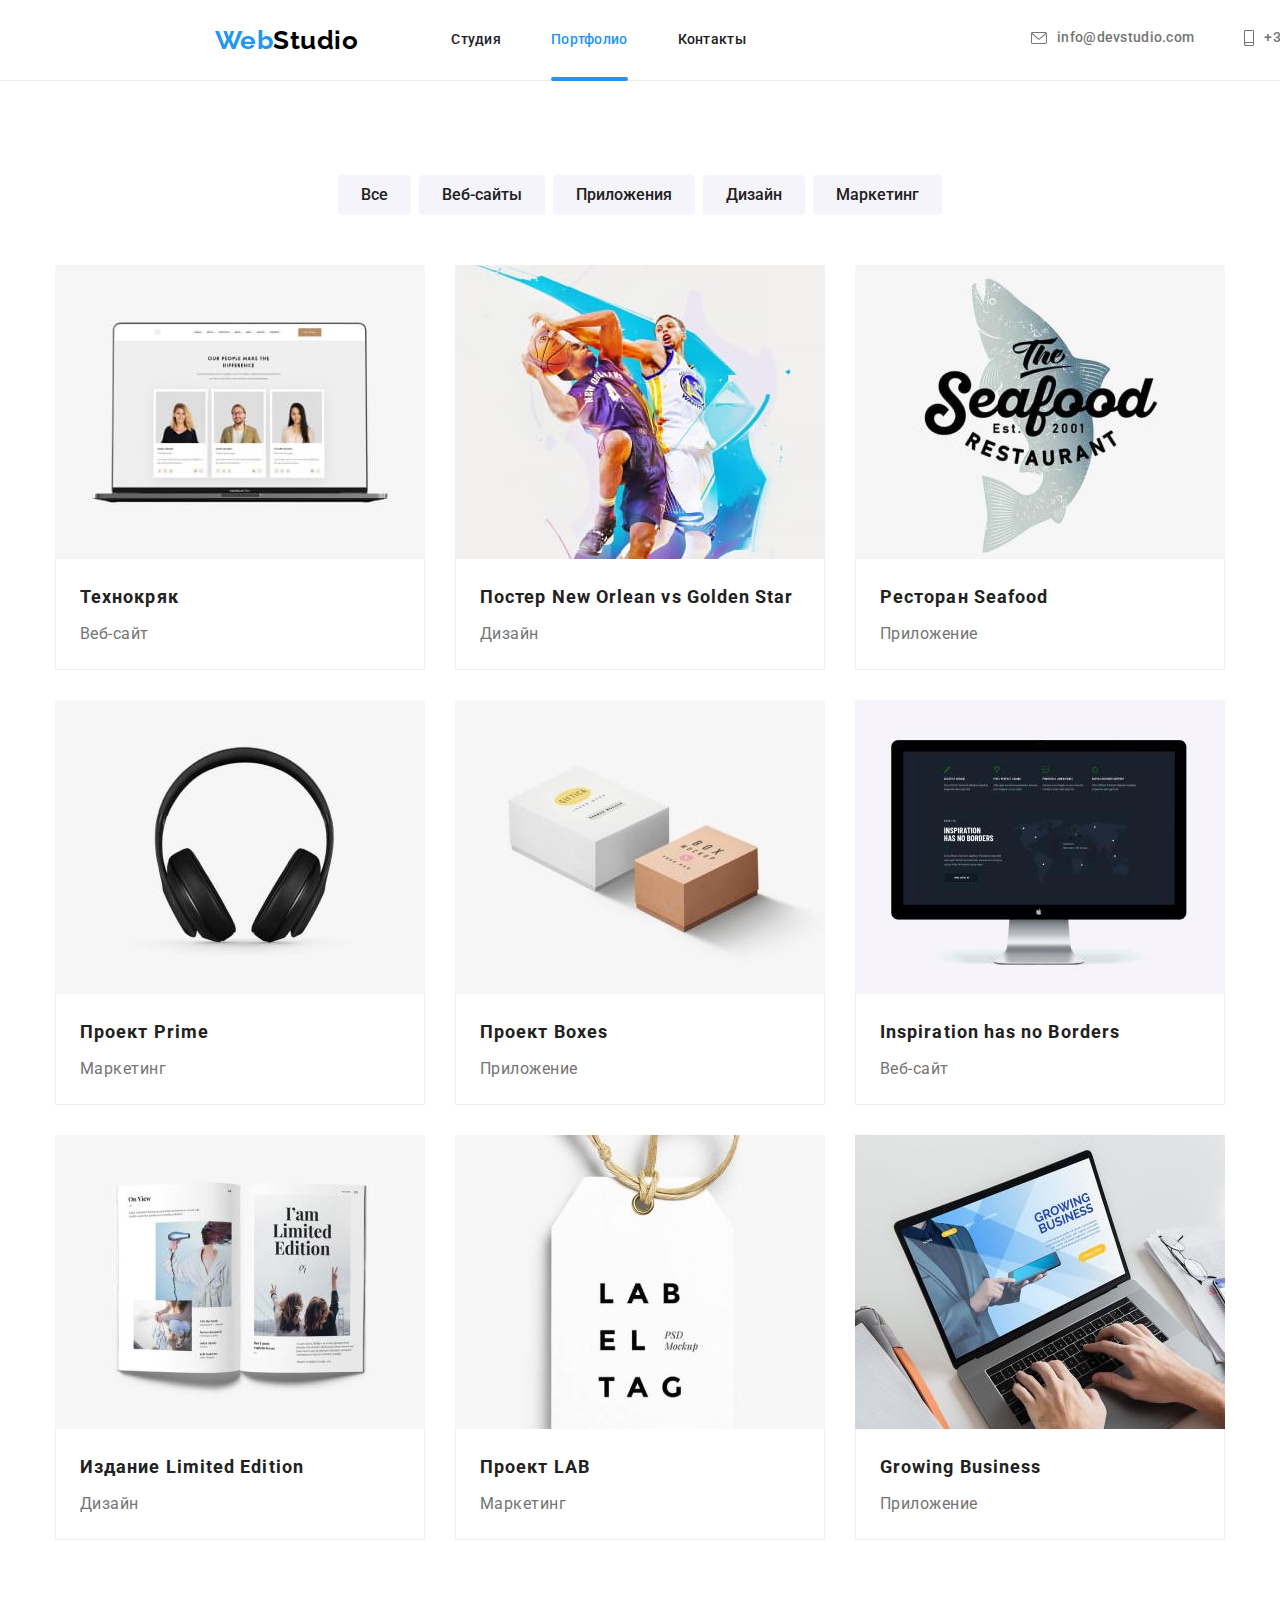
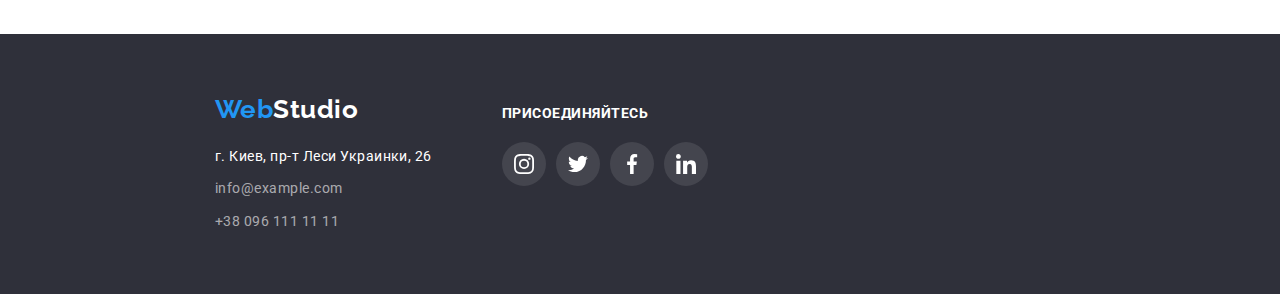
==== portfolio.html @ 0e06b634 "Клонирует дз5" ====
<!DOCTYPE html>
<html lang="ru">
  <head>
    <meta charset="UTF-8" />
    <meta http-equiv="X-UA-Compatible" content="IE=edge" />
    <meta name="viewport" content="width=device-width, initial-scale=1.0" />
    <title>Портфолио</title>
    <link rel="preconnect" href="https://fonts.googleapis.com" />
    <link rel="preconnect" href="https://fonts.gstatic.com" crossorigin />
    <link
      href="https://fonts.googleapis.com/css2?family=Raleway:wght@700&family=Roboto:wght@400;500;700;900&display=swap"
      rel="stylesheet"
    />
    <link
      rel="stylesheet"
      href="https://cdnjs.cloudflare.com/ajax/libs/modern-normalize/1.1.0/modern-normalize.min.css"
    />
    <link rel="stylesheet" href="./css/styles.css" />
  </head>
  <body>
    <!--Header-->
    <header class="page-header">
      <div class="container header">
        <nav class="site-nav">
          <a href="./index.html" class="logo-header"><span class="logo-web">Web</span>Studio</a>
          <ul class="header-nav list">
            <li class="item"><a href="./index.html" class="link">Студия</a></li>
            <li class="item"><a href="./portfolio.html" class="link current">Портфолио</a></li>
            <li class="item"><a href="" class="link">Контакты</a></li>
          </ul>
        </nav>

        <ul class="header-conn list">
          <li class="item">
            <a href="mailto:info@devstudio.com" class="link"
              ><svg class="conn-icon" width="16" height="12">
                <use href="./images/sprites.svg#icon-mail"></use></svg
              >info@devstudio.com</a
            >
          </li>
          <li class="item">
            <a href="tel:+380961111111" class="link"
              ><svg class="conn-icon" width="10" height="16">
                <use href="./images/sprites.svg#icon-tel"></use></svg
              >+38 096 111 11 11</a
            >
          </li>
        </ul>
      </div>
    </header>

    <main>
      <section class="section">
        <div class="container">
          <h1 class="invisible">Портфолио</h1>
          <!--Кнопки-->
          <ul class="buttons-portfolio list">
            <li class="item"><button type="button" class="filter">Все</button></li>
            <li class="item"><button type="button" class="filter">Веб-сайты</button></li>
            <li class="item"><button type="button" class="filter">Приложения</button></li>
            <li class="item"><button type="button" class="filter">Дизайн</button></li>
            <li class="item"><button type="button" class="filter">Маркетинг</button></li>
          </ul>
          <!--Продукты-->
          <ul class="products list">
            <li class="item">
              <div class="card">
                <a href="" class="card-link">
                  <div class="card-thumb">
                    <img
                      src="./images/portfolio1.jpg"
                      alt="ноутбук с сайтом"
                      width="370"
                      height="294"
                      class="products-foto"
                    />
                    <div class="overlay">
                      <p class="card-text">
                        Технокряк это современная площадка распространения коронавируса. Компании
                        используют эту платформу для цифрового шпионажа и атак на защищённые сервера
                        конкурентов.
                      </p>
                    </div>
                  </div>
                  <div class="card-content">
                    <h2 class="products-title">Технокряк</h2>
                    <p class="products-type">Веб-сайт</p>
                  </div>
                </a>
              </div>
            </li>

            <li class="item">
              <div class="card">
                <a href="" class="card-link">
                  <div class="card-thumb">
                    <img
                      src="./images/portfolio2.jpg"
                      alt="Постер с баскетболистами"
                      width="370"
                      height="294"
                      class="products-foto"
                    />
                    <div class="overlay">
                      <p class="card-text">
                        Технокряк это современная площадка распространения коронавируса. Компании
                        используют эту платформу для цифрового шпионажа и атак на защищённые сервера
                        конкурентов.
                      </p>
                    </div>
                  </div>
                  <div class="card-content">
                    <h2 class="products-title">Постер New Orlean vs Golden Star</h2>
                    <p class="products-type">Дизайн</p>
                  </div>
                </a>
              </div>
            </li>

            <li class="item">
              <div class="card">
                <a href="" class="card-link">
                  <div class="card-thumb">
                    <img
                      src="./images/portfolio3.jpg"
                      alt="Логотип ресторана"
                      width="370"
                      height="294"
                      class="products-foto"
                    />
                    <div class="overlay">
                      <p class="card-text">
                        Технокряк это современная площадка распространения коронавируса. Компании
                        используют эту платформу для цифрового шпионажа и атак на защищённые сервера
                        конкурентов.
                      </p>
                    </div>
                  </div>
                  <div class="card-content">
                    <h2 class="products-title">Ресторан Seafood</h2>
                    <p class="products-type">Приложение</p>
                  </div>
                </a>
              </div>
            </li>

            <li class="item">
              <div class="card">
                <a href="" class="card-link">
                  <div class="card-thumb">
                    <img
                      src="./images/portfolio4.jpg"
                      alt="Наушники"
                      width="370"
                      height="294"
                      class="products-foto"
                    />
                    <div class="overlay">
                      <p class="card-text">
                        Технокряк это современная площадка распространения коронавируса. Компании
                        используют эту платформу для цифрового шпионажа и атак на защищённые сервера
                        конкурентов.
                      </p>
                    </div>
                  </div>
                  <div class="card-content">
                    <h2 class="products-title">Проект Prime</h2>
                    <p class="products-type">Маркетинг</p>
                  </div>
                </a>
              </div>
            </li>

            <li class="item">
              <div class="card">
                <a href="" class="card-link">
                  <div class="card-thumb">
                    <img
                      src="./images/portfolio5.jpg"
                      alt="Коробки"
                      width="370"
                      height="294"
                      class="products-foto"
                    />
                    <div class="overlay">
                      <p class="card-text">
                        Технокряк это современная площадка распространения коронавируса. Компании
                        используют эту платформу для цифрового шпионажа и атак на защищённые сервера
                        конкурентов.
                      </p>
                    </div>
                  </div>
                  <div class="card-content">
                    <h2 class="products-title">Проект Boxes</h2>
                    <p class="products-type">Приложение</p>
                  </div>
                </a>
              </div>
            </li>

            <li class="item">
              <div class="card">
                <a href="" class="card-link">
                  <div class="card-thumb">
                    <img
                      src="./images/portfolio6.jpg"
                      alt="Монитор"
                      width="370"
                      height="294"
                      class="products-foto"
                    />
                    <div class="overlay">
                      <p class="card-text">
                        Технокряк это современная площадка распространения коронавируса. Компании
                        используют эту платформу для цифрового шпионажа и атак на защищённые сервера
                        конкурентов.
                      </p>
                    </div>
                  </div>
                  <div class="card-content">
                    <h2 class="products-title">Inspiration has no Borders</h2>
                    <p class="products-type">Веб-сайт</p>
                  </div>
                </a>
              </div>
            </li>

            <li class="item">
              <div class="card">
                <a href="" class="card-link">
                  <div class="card-thumb">
                    <img
                      src="./images/portfolio7.jpg"
                      alt="Дизайн книги"
                      width="370"
                      height="294"
                      class="products-foto"
                    />
                    <div class="overlay">
                      <p class="card-text">
                        Технокряк это современная площадка распространения коронавируса. Компании
                        используют эту платформу для цифрового шпионажа и атак на защищённые сервера
                        конкурентов.
                      </p>
                    </div>
                  </div>
                  <div class="card-content">
                    <h2 class="products-title">Издание Limited Edition</h2>
                    <p class="products-type">Дизайн</p>
                  </div>
                </a>
              </div>
            </li>

            <li class="item">
              <div class="card">
                <a href="" class="card-link">
                  <div class="card-thumb">
                    <img
                      src="./images/portfolio8.jpg"
                      alt="Этикетка"
                      width="370"
                      height="294"
                      class="products-foto"
                    />
                    <div class="overlay">
                      <p class="card-text">
                        Технокряк это современная площадка распространения коронавируса. Компании
                        используют эту платформу для цифрового шпионажа и атак на защищённые сервера
                        конкурентов.
                      </p>
                    </div>
                  </div>
                  <div class="card-content">
                    <h2 class="products-title">Проект LAB</h2>
                    <p class="products-type">Маркетинг</p>
                  </div>
                </a>
              </div>
            </li>

            <li class="item">
              <div class="card">
                <a href="" class="card-link">
                  <div class="card-thumb">
                    <img
                      src="./images/portfolio9.jpg"
                      alt="Ноутбук с приложением"
                      width="370"
                      height="294"
                      class="products-foto"
                    />
                    <div class="overlay">
                      <p class="card-text">
                        Технокряк это современная площадка распространения коронавируса. Компании
                        используют эту платформу для цифрового шпионажа и атак на защищённые сервера
                        конкурентов.
                      </p>
                    </div>
                  </div>
                  <div class="card-content">
                    <h2 class="products-title">Growing Business</h2>
                    <p class="products-type">Приложение</p>
                  </div>
                </a>
              </div>
            </li>
          </ul>
        </div>
      </section>
    </main>

    <!--Footer-->
    <footer class="page-footer">
      <div class="container footer">
        <div class="footer-left">
          <a href="./index.html" class="logo-footer"> <span class="logo-web">Web</span>Studio</a>
          <address class="address">г. Киев, пр-т Леси Украинки, 26</address>
          <ul class="footer-conn list">
            <li class="item">
              <a href="mailto:info@example.com" class="link">info@example.com</a>
            </li>
            <li class="item"><a href="tel:+380961111111" class="link">+38 096 111 11 11</a></li>
          </ul>
        </div>
        <div class="footer-social">
          <p class="social-text">присоединяйтесь</p>
          <ul class="list footer-list">
            <li class="item">
              <a href="" class="link-footer"
                ><svg class="footer-icon" width="20" height="20">
                  <use href="./images/sprites.svg#icon-instagram"></use></svg
              ></a>
            </li>
            <li class="item">
              <a href="" class="link-footer"
                ><svg class="footer-icon" width="20" height="20">
                  <use href="./images/sprites.svg#icon-twitter"></use></svg
              ></a>
            </li>
            <li class="item">
              <a href="" class="link-footer"
                ><svg class="footer-icon" width="20" height="20">
                  <use href="./images/sprites.svg#icon-facebook"></use></svg
              ></a>
            </li>
            <li class="item">
              <a href="" class="link-footer"
                ><svg class="footer-icon" width="20" height="20">
                  <use href="./images/sprites.svg#icon-linkedin"></use></svg
              ></a>
            </li>
          </ul>
        </div>
      </div>
    </footer>
  </body>
</html>
---- css/styles.css ----
/* фон: #FFFFFF */
/* вторичный фон: #F5F4FA */
/* footer color: #2F303A */
/* акцент: #2196F3 */
/* первичный цвет текста: #757575 */
/* вторичный цвет текста: #212121 */
:root {
  --primary-color-text: #757575;
  --secondary-color-text: #212121;
  --accent: #2196f3;
  --white-color: #ffffff;
  --secondary-background-color: #f5f4fa;

  --card-set-gap: 30px;

  --time-animation: cubic-bezier(0.4, 0, 0.2, 1);
}

body {
  background-color: var(--primary-background-color);
  color: var(--primary-color-text);

  font-family: 'Roboto', sans-serif;
  letter-spacing: 0.03em;
}

h1,
h2,
h3,
h4,
h5,
h6,
p {
  margin: 0;
  padding: 0;
}

img {
  display: block;
  max-width: 100%;
}

/* list */
.list {
  list-style: none;
  padding: 0;
  margin: 0;
}

.container {
  width: 1200px;
  /* outline: 2px solid #000000; */
  margin-left: auto;
  margin-right: auto;
  padding: 0 15px;
}

.section {
  padding-top: 94px;
  padding-bottom: 94px;
}

.section.no-padding {
  padding-bottom: 0;
}

.invisible {
  color: transparent;
  font-size: 0;
}

/* Header */
.page-header {
  min-width: 1600px;
  border-bottom: 1px solid #ececec;
}

.header,
.site-nav {
  display: flex;
  align-items: center;
}

.header-nav {
  display: flex;
}

.header-nav .link {
  display: block;
  padding-top: 32px;
  padding-bottom: 32px;

  color: var(--secondary-color-text);
  text-decoration: none;

  font-weight: 500;
  font-size: 14px;
  line-height: 1.14;
  letter-spacing: 0.02em;

  transition: color 250ms var(--time-animation);
}

.header-nav .link:hover,
.header-nav .link:focus {
  color: var(--accent);
}

.header-nav .link.current {
  color: var(--accent);
}

.current {
  position: relative;
}

.current::after {
  content: '';
  display: block;
  width: 100%;
  height: 4px;

  position: absolute;
  left: 0;
  bottom: -1px;

  background: var(--accent);
  border-radius: 2px;

  animation: current 400ms var(--time-animation);
}

.site-nav {
  display: flex;
}

.header-conn {
  display: flex;
  margin-left: auto;
}

.header-conn .item + .item {
  margin-left: 50px;
}

.header-conn .link {
  color: inherit;
  text-decoration: none;

  font-weight: 500;
  font-size: 14px;
  line-height: 1.14;
  letter-spacing: 0.02em;

  display: inline-flex;
  align-items: center;

  transition: color 250ms var(--time-animation);
}

.conn-icon {
  fill: var(--primary-color-text);
  margin-right: 10px;

  transition: fill 250ms var(--time-animation);
}

.header-conn .link:hover,
.header-conn .link:focus {
  color: var(--accent);
}

.header-conn .link:hover .conn-icon,
.header-conn .link:focus .conn-icon {
  fill: var(--accent);
}

.header-nav .item:not(:last-child) {
  margin-right: 50px;
}

/* header logo */
.logo-header {
  margin-right: 93px;

  color: #000000;
  text-decoration: none;

  font-family: 'Raleway', sans-serif;
  font-weight: 700;
  font-size: 26px;
  line-height: 1.19;
}

.logo-web {
  color: var(--accent);
}

/* footer */
.page-footer {
  min-width: 1600px;
  background-color: #2f303a;
  padding-top: 60px;
  padding-bottom: 60px;
}

.logo-footer {
  display: inline-block;
  margin-bottom: 20px;

  color: var(--white-color);
  text-decoration: none;

  font-family: 'Raleway', sans-serif;
  font-weight: 700;
  font-size: 26px;
  line-height: 1.19;
}

.footer-conn .link {
  color: rgba(255, 255, 255, 0.6);
  text-decoration: none;

  font-size: 14px;
  line-height: 1.71;

  transition: color 250ms var(--time-animation);
}

.footer-conn .link:hover,
.footer-conn .link:focus {
  color: var(--accent);
}

.address {
  margin-bottom: 9px;

  color: var(--white-color);

  font-style: normal;
  font-size: 14px;
  line-height: 1.71;
}

.footer-conn .item:not(:last-child) {
  margin-bottom: 9px;
}

.footer-social {
  padding-top: 12px;
}

.social-text {
  display: block;
  color: var(--white-color);

  margin-bottom: 20px;

  font-weight: 700;
  font-size: 14px;
  line-height: 1.14;
  text-transform: uppercase;
}

.footer-left {
  margin-right: 70px;
}

.footer {
  display: flex;
}

.footer-social .list {
  display: flex;
}

.footer-icon {
  fill: var(--white-color);
}

.link-footer {
  display: flex;
  justify-content: center;
  align-items: center;

  width: 44px;
  height: 44px;
  border-radius: 50%;
  background-color: rgba(255, 255, 255, 0.1);

  transition: background-color 250ms var(--time-animation);
}

.footer-list .item:not(:last-child) {
  margin-right: 10px;
}

.link-footer:hover,
.link-footer:focus {
  background-color: var(--accent);
}

/* hero */
.hero {
  background-color: #2f303a;
  min-width: 1600px;
  min-height: 600px;
  background-image: linear-gradient(to right, rgba(47, 48, 58, 0.4), rgba(47, 48, 58, 0.4)),
    url(../images/background.jpg);
  text-align: center;
  background-repeat: no-repeat;
  background-position: center;
  background-size: contain;

  padding-top: 200px;
  padding-bottom: 200px;
}

.hero-title {
  margin-bottom: 30px;

  color: var(--white-color);
  font-weight: 900;
  font-size: 44px;
  line-height: 1.36;

  letter-spacing: 0.06em;
  text-transform: uppercase;
}

.hero-button {
  padding: 10px 32px;
  border-radius: 4px;
  min-width: 200px;

  color: var(--white-color);
  background-color: var(--accent);
  border: 1px solid transparent;
  cursor: pointer;

  font-family: inherit;
  font-weight: 700;
  font-size: 16px;
  line-height: 1.87;
  letter-spacing: 0.06em;

  transition: background-color 250ms var(--time-animation);
}

.hero-button:hover,
.hero-button:focus {
  background-color: #188ce8;
}

/* Features */
.features-display {
  display: flex;
}

.features-display .item {
  width: 270px;
}

.features-display .item:not(:last-child) {
  margin-right: 30px;
}

.features-icon {
  display: flex;
  height: 120px;
  justify-content: center;
  align-items: center;

  background-color: var(--secondary-background-color);
  border-radius: 4px;
  margin-bottom: 30px;
}

.features-title {
  margin-bottom: 10px;

  color: var(--secondary-color-text);

  font-size: 14px;
  line-height: 1.14;
  text-transform: uppercase;
}

.features-text {
  font-size: 14px;
  line-height: 1.71;
}

/* What are we doing */

.we-doing {
  display: flex;
  justify-content: space-between;
}

.working-direction {
  margin-bottom: 50px;

  color: var(--secondary-color-text);

  font-size: 36px;
  line-height: 1.17;
  text-align: center;
}

.work-thumb {
  position: relative;
}

.work-text {
  position: absolute;
  bottom: 0;
  left: 0;
  display: flex;
  justify-content: center;
  align-items: center;

  width: 100%;
  height: 70px;

  font-weight: 700;
  font-size: 14px;
  line-height: calc(16 / 14);
  text-transform: uppercase;

  color: var(--white-color);
  background-color: rgba(47, 48, 58, 0.8);
}

/* Team */
.team {
  display: flex;
  justify-content: space-between;
}

.our-team {
  min-width: 1600px;
  background-color: var(--secondary-background-color);
}

.team-title {
  margin-bottom: 50px;

  color: var(--secondary-color-text);

  font-size: 36px;
  line-height: 1.17;
  text-align: center;
}

.team-name {
  margin-bottom: 10px;

  color: var(--secondary-color-text);

  font-weight: 500;
  font-size: 16px;
  line-height: 1.19;
  text-align: center;
}

.team-speciality {
  font-size: 16px;
  line-height: 1.19;
  text-align: center;

  margin-bottom: 16px;
}

/* .team-social .list {
  display: flex;
} */

.team-icon {
  fill: #afb1b8;

  transition: fill 250ms var(--time-animation);
}

.team-list .item:not(:last-child) {
  margin-right: 10px;
}

.team-list {
  display: flex;
  justify-content: center;
  align-items: center;
}

.link-team {
  display: flex;
  justify-content: center;
  align-items: center;
  width: 44px;
  height: 44px;
  border-radius: 50%;
  background-color: var(--white-color);

  transition: background-color 250ms var(--time-animation);
}

.link-team:hover,
.link-team:focus {
  background-color: var(--accent);
}

.link-team:hover .team-icon,
.link-team:focus .team-icon {
  fill: var(--white-color);
}

.card-person-content {
  padding-top: 30px;
  padding-bottom: 30px;
  background-color: var(--white-color);
}

.card-person {
  box-shadow: 0px 1px 3px rgba(0, 0, 0, 0.12), 0px 1px 1px rgba(0, 0, 0, 0.14),
    0px 2px 1px rgba(0, 0, 0, 0.2);
  border-radius: 0px 0px 4px 4px;
  overflow: hidden;
}

/* clients */
.clients-title {
  font-family: Roboto;
  font-weight: 700;
  font-size: 36px;
  line-height: 1.17;
  text-align: center;
  color: var(--secondary-color-text);

  margin-bottom: 50px;
}

.clients-list {
  display: flex;
}

.clients-list .link-client {
  display: flex;
  justify-content: center;
  align-items: center;

  border: 1px solid #afb1b8;
  border-radius: 4px;

  width: 170px;
  height: 92px;

  transition: border-color 250ms var(--time-animation);
}

.clients-icon {
  fill: #afb1b8;

  transition: fill 250ms var(--time-animation);
}

.clients-list .link-client:focus,
.clients-list .link-client:hover {
  border: 1px solid var(--accent);
}

.clients-list .link-client:focus .clients-icon,
.clients-list .link-client:hover .clients-icon {
  fill: var(--accent);
}

.clients-list .item:not(:last-child) {
  margin-right: 30px;
}

/* page portfolio */
.buttons-portfolio {
  display: flex;
  justify-content: center;
}

.buttons-portfolio .item:not(:last-child) {
  margin-right: 8px;
}

.buttons-portfolio .filter {
  padding: 6px 22px;
  border: 1px solid transparent;
  border-radius: 4px;

  background-color: var(--secondary-background-color);
  color: var(--secondary-color-text);
  cursor: pointer;

  font-family: inherit;
  font-weight: 500;
  font-size: 16px;
  line-height: 1.62;
  text-align: center;

  transition: background-color 250ms var(--time-animation), color 250ms var(--time-animation),
    box-shadow 250ms var(--time-animation);
}

.buttons-portfolio .filter:hover,
.buttons-portfolio .filter:focus {
  border: 1px solid transparent;

  background-color: var(--accent);
  color: var(--white-color);
  box-shadow: 0px 3px 1px rgba(0, 0, 0, 0.1), 0px 1px 2px rgba(0, 0, 0, 0.08),
    0px 2px 2px rgba(0, 0, 0, 0.12);
}

.buttons-portfolio {
  margin-bottom: 50px;
}

/* Products */
.card-link {
  display: block;
  color: inherit;
  text-decoration: none;

  transition: box-shadow 250ms var(--time-animation);
}

.products {
  display: flex;
  flex-wrap: wrap;
  margin-left: calc(-1 * var(--card-set-gap));
  margin-top: calc(-1 * var(--card-set-gap));
}

.products .item {
  flex-basis: calc(100% / 3 - var(--card-set-gap));
  margin-left: var(--card-set-gap);
  margin-top: var(--card-set-gap);
}

.products-title {
  margin-bottom: 4px;

  color: var(--secondary-color-text);

  font-size: 18px;
  line-height: 2;
  letter-spacing: 0.06em;
}

.products-type {
  font-size: 16px;
  line-height: 1.87;
}

.card-content {
  padding: 20px 24px;
  border: 1px solid #eeeeee;
  border-top: none;
}

.card-link:hover,
.card-link:focus {
  box-shadow: 0px 1px 1px rgba(0, 0, 0, 0.12), 0px 4px 4px rgba(0, 0, 0, 0.06),
    1px 4px 6px rgba(0, 0, 0, 0.16);
}

.card-thumb {
  position: relative;
  overflow: hidden;
}

.card-text {
  font-size: 18px;
  line-height: calc(28 / 18);

  padding: 63px 24px;

  color: var(--white-color);
}

.overlay {
  position: absolute;
  top: 0;
  left: 0;
  width: 100%;
  height: 100%;
  background-color: rgba(33, 150, 243, 0.9);

  transform: translateY(100%);
  transition: transform 250ms var(--time-animation);
}

.card-link:hover .overlay,
.card-link:focus .overlay {
  transform: translateY(0);
}

/* Modal */
.backdrop {
  position: fixed;
  top: 0;
  left: 0;
  width: 100%;
  height: 100%;
  background-color: rgba(0, 0, 0, 0.2);

  opacity: 1;
  transition: opacity 250ms var(--time-animation), visibility 250ms var(--time-animation);
}

.backdrop.is-hidden {
  opacity: 0;
  pointer-events: none;
  visibility: hidden;
}

.backdrop.is-hidden .modal {
  transform: translate(-50%, -50%) scale(-0.7);
  opacity: 0;
  visibility: hidden;
}

.modal {
  position: absolute;
  top: 50%;
  left: 50%;

  transform: translate(-50%, -50%) scale(1);
  opacity: 1;
  transition: transform 250ms var(--time-animation), opacity 250ms var(--time-animation),
    visibility 250ms var(--time-animation);

  min-width: 528px;
  min-height: 581px;

  background: var(--white-color);
  box-shadow: 0px 1px 3px rgba(0, 0, 0, 0.12), 0px 1px 1px rgba(0, 0, 0, 0.14),
    0px 2px 1px rgba(0, 0, 0, 0.2);
  border-radius: 4px;
}

.close-modal {
  position: absolute;
  top: 8px;
  right: 8px;

  display: flex;
  justify-content: center;
  align-items: center;
  width: 30px;
  height: 30px;

  border: 1px solid rgba(0, 0, 0, 0.1);
  border-radius: 50%;
  background-color: var(--white-color);
}

.close {
  display: block;
  fill: #000000;

  transition: fill 250ms var(--time-animation);
}

.close-modal:hover .close,
.close-modal:focus .close {
  fill: var(--accent);
}

/* animation */
@keyframes current {
  0% {
    transform: scale(0);
  }
  100% {
    transform: scale(1);
  }
}
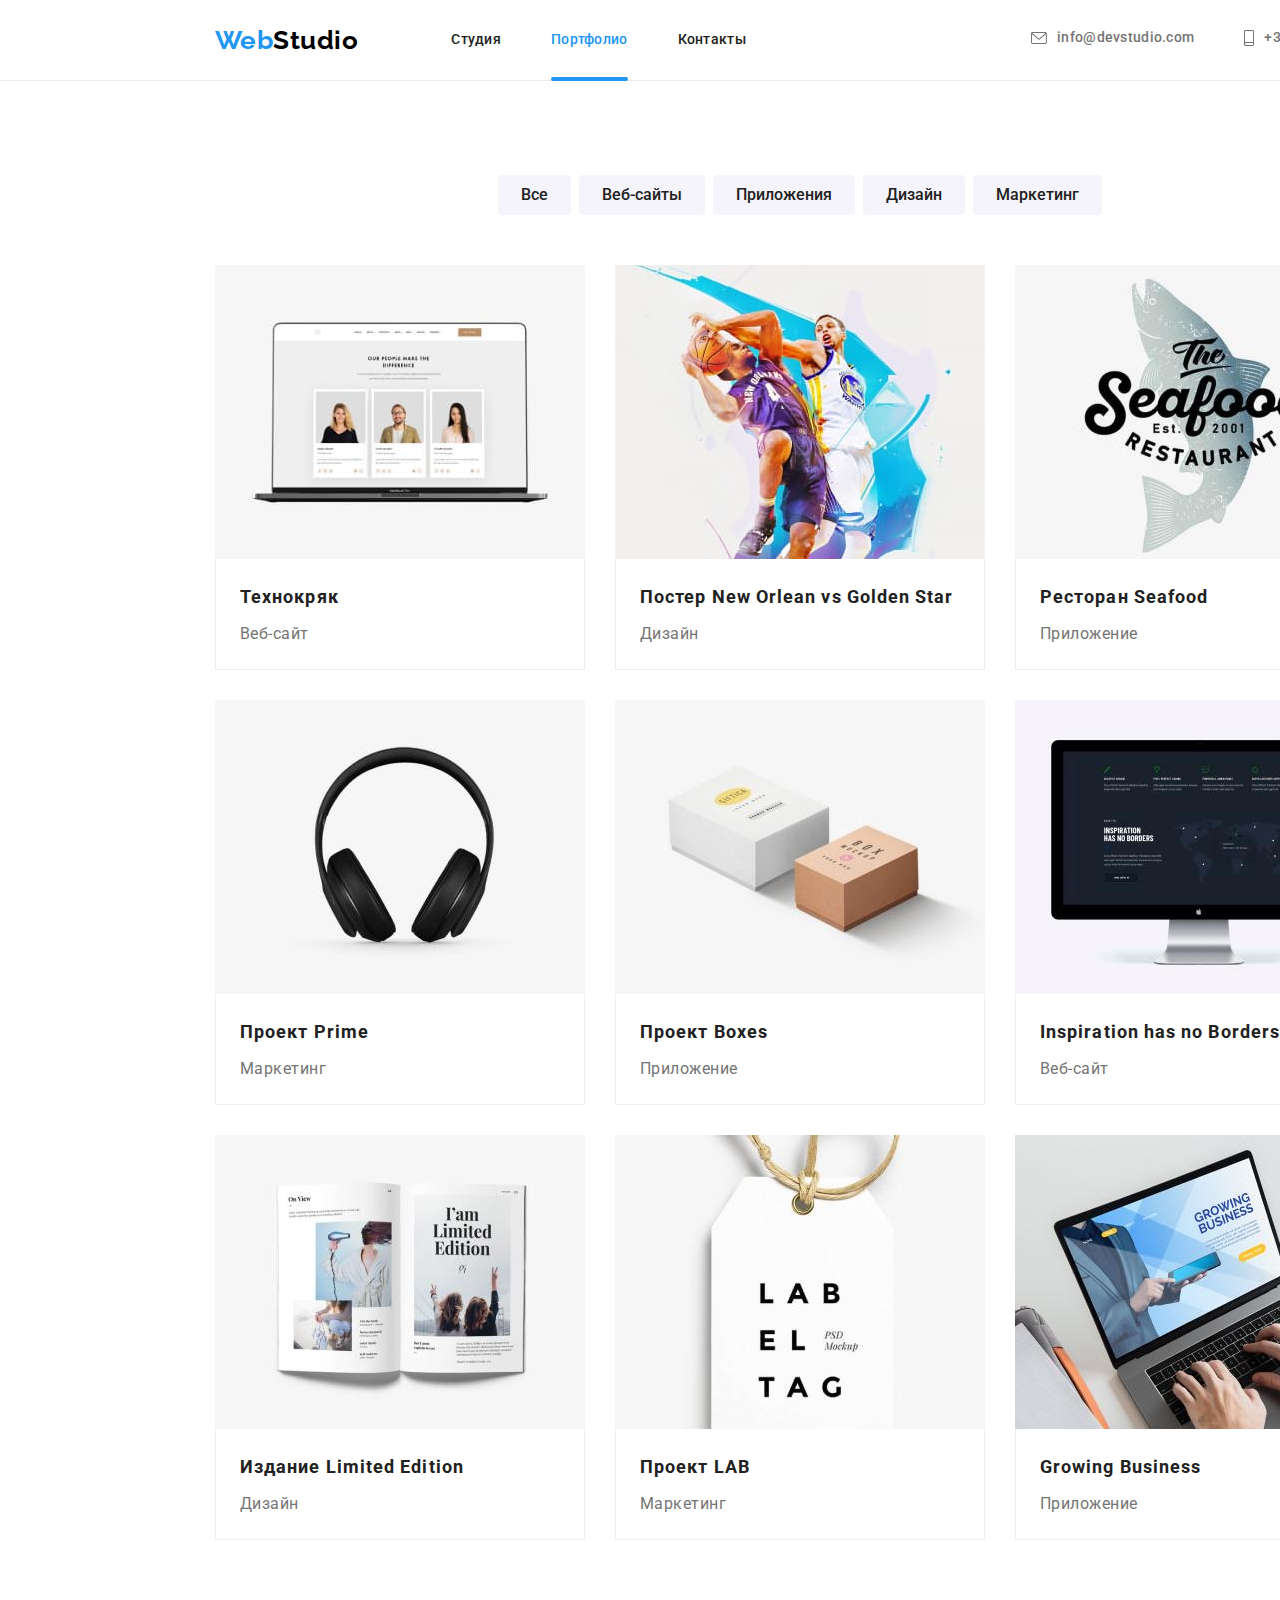
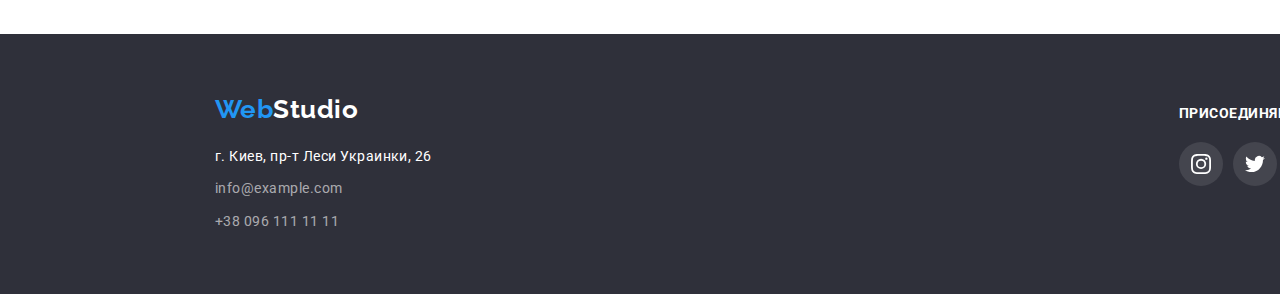
==== commit c7c844ac: "Начинает делать формы" ====
--- a/portfolio.html
+++ b/portfolio.html
@@ -354,5 +354,6 @@
         </div>
       </div>
     </footer>
+    <script src="./js/form.js"></script>
   </body>
 </html>
--- a/css/styles.css
+++ b/css/styles.css
@@ -22,6 +22,7 @@
 
   font-family: 'Roboto', sans-serif;
   letter-spacing: 0.03em;
+  min-width: 1600px;
 }
 
 h1,
@@ -71,7 +72,7 @@
 
 /* Header */
 .page-header {
-  min-width: 1600px;
+  /* min-width: 1600px; */
   border-bottom: 1px solid #ececec;
 }
 
@@ -198,7 +199,7 @@
 
 /* footer */
 .page-footer {
-  min-width: 1600px;
+  /* min-width: 1600px; */
   background-color: #2f303a;
   padding-top: 60px;
   padding-bottom: 60px;
@@ -246,10 +247,6 @@
   margin-bottom: 9px;
 }
 
-.footer-social {
-  padding-top: 12px;
-}
-
 .social-text {
   display: block;
   color: var(--white-color);
@@ -262,12 +259,10 @@
   text-transform: uppercase;
 }
 
-.footer-left {
-  margin-right: 70px;
-}
-
 .footer {
   display: flex;
+  align-items: baseline;
+  justify-content: space-between;
 }
 
 .footer-social .list {
@@ -298,6 +293,63 @@
 .link-footer:hover,
 .link-footer:focus {
   background-color: var(--accent);
+}
+
+.form-text {
+  margin-bottom: 20px;
+
+  font-weight: 700;
+  font-size: 14px;
+  line-height: calc(16 / 14);
+  text-transform: uppercase;
+
+  color: #ffffff;
+}
+
+.subscription {
+  display: flex;
+}
+
+.input-footer {
+  margin-right: 12px;
+  padding: 15px 0 15px 16px;
+  width: 358px;
+  height: 50px;
+
+  background-color: transparent;
+  border: 1px solid rgba(255, 255, 255, 0.3);
+  filter: drop-shadow(0px 4px 4px rgba(0, 0, 0, 0.15));
+  border-radius: 4px;
+
+  font-weight: 400;
+  font-size: 16px;
+  line-height: calc(20 / 16);
+  display: flex;
+  align-items: center;
+  color: var(--white-color);
+}
+
+.footer-button {
+  padding: 10px 28px 10px 29px;
+
+  font-family: inherit;
+  font-weight: 700;
+  font-size: 16px;
+  line-height: calc(30 / 16);
+
+  display: flex;
+  align-items: center;
+  text-align: center;
+  letter-spacing: 0.06em;
+
+  width: 200px;
+  height: 50px;
+
+  background: var(--accent);
+  box-shadow: 0px 4px 4px rgba(0, 0, 0, 0.15);
+  border-radius: 4px;
+  color: var(--white-color);
+  border: none;
 }
 
 /* hero */
@@ -439,7 +491,7 @@
 }
 
 .our-team {
-  min-width: 1600px;
+  /* min-width: 1600px; */
   background-color: var(--secondary-background-color);
 }
 
@@ -772,6 +824,116 @@
   fill: var(--accent);
 }
 
+.modal-form-title {
+  margin-bottom: 12px;
+
+  font-weight: 700;
+  font-size: 20px;
+  line-height: calc(23 / 20);
+  text-align: center;
+
+  color: var(--secondary-color-text);
+}
+
+.form {
+  padding: 40px;
+}
+
+.form-group {
+  display: flex;
+  flex-direction: column;
+  margin-bottom: 10px;
+}
+
+.form-group-textarea {
+  display: flex;
+  flex-direction: column;
+  margin-bottom: 20px;
+}
+
+.form-checkbox {
+  margin-bottom: 30px;
+}
+
+.modal-form-button {
+  display: block;
+  margin-left: auto;
+  margin-right: auto;
+
+  width: 200px;
+  height: 50px;
+
+  background: var(--accent);
+  box-shadow: 0px 4px 4px rgba(0, 0, 0, 0.15);
+  border-radius: 4px;
+  border: none;
+
+  font-weight: 700;
+  font-size: 16px;
+  line-height: calc(30 / 16);
+  letter-spacing: 0.06em;
+
+  color: var(--white-color);
+}
+
+.form-input {
+  padding: 11px 0 11px 12px;
+
+  height: 40px;
+
+  border: 1px solid rgba(33, 33, 33, 0.2);
+  border-radius: 4px;
+}
+
+.form-textarea {
+  padding: 12px 16px;
+
+  height: 120px;
+
+  resize: none;
+
+  border: 1px solid rgba(33, 33, 33, 0.2);
+  border-radius: 4px;
+}
+
+.form-textarea::placeholder {
+  font-weight: 400;
+  font-size: 12px;
+  line-height: calc(14 / 12);
+  letter-spacing: 0.01em;
+
+  color: rgba(117, 117, 117, 0.5);
+}
+
+.form-label {
+  margin-bottom: 4px;
+
+  font-weight: 400;
+  font-size: 12px;
+  line-height: calc(14 / 12);
+  letter-spacing: 0.01em;
+
+  color: var(--primary-color-text);
+}
+
+.label-checkbox {
+  font-weight: 400;
+  font-size: 14px;
+  line-height: calc(24 / 14);
+
+  color: var(--primary-color-text);
+}
+
+.policy {
+  font-weight: 400;
+  font-size: 14px;
+  line-height: calc(24 / 14);
+
+  text-decoration-line: underline;
+
+  color: var(--accent);
+}
+
 /* animation */
 @keyframes current {
   0% {
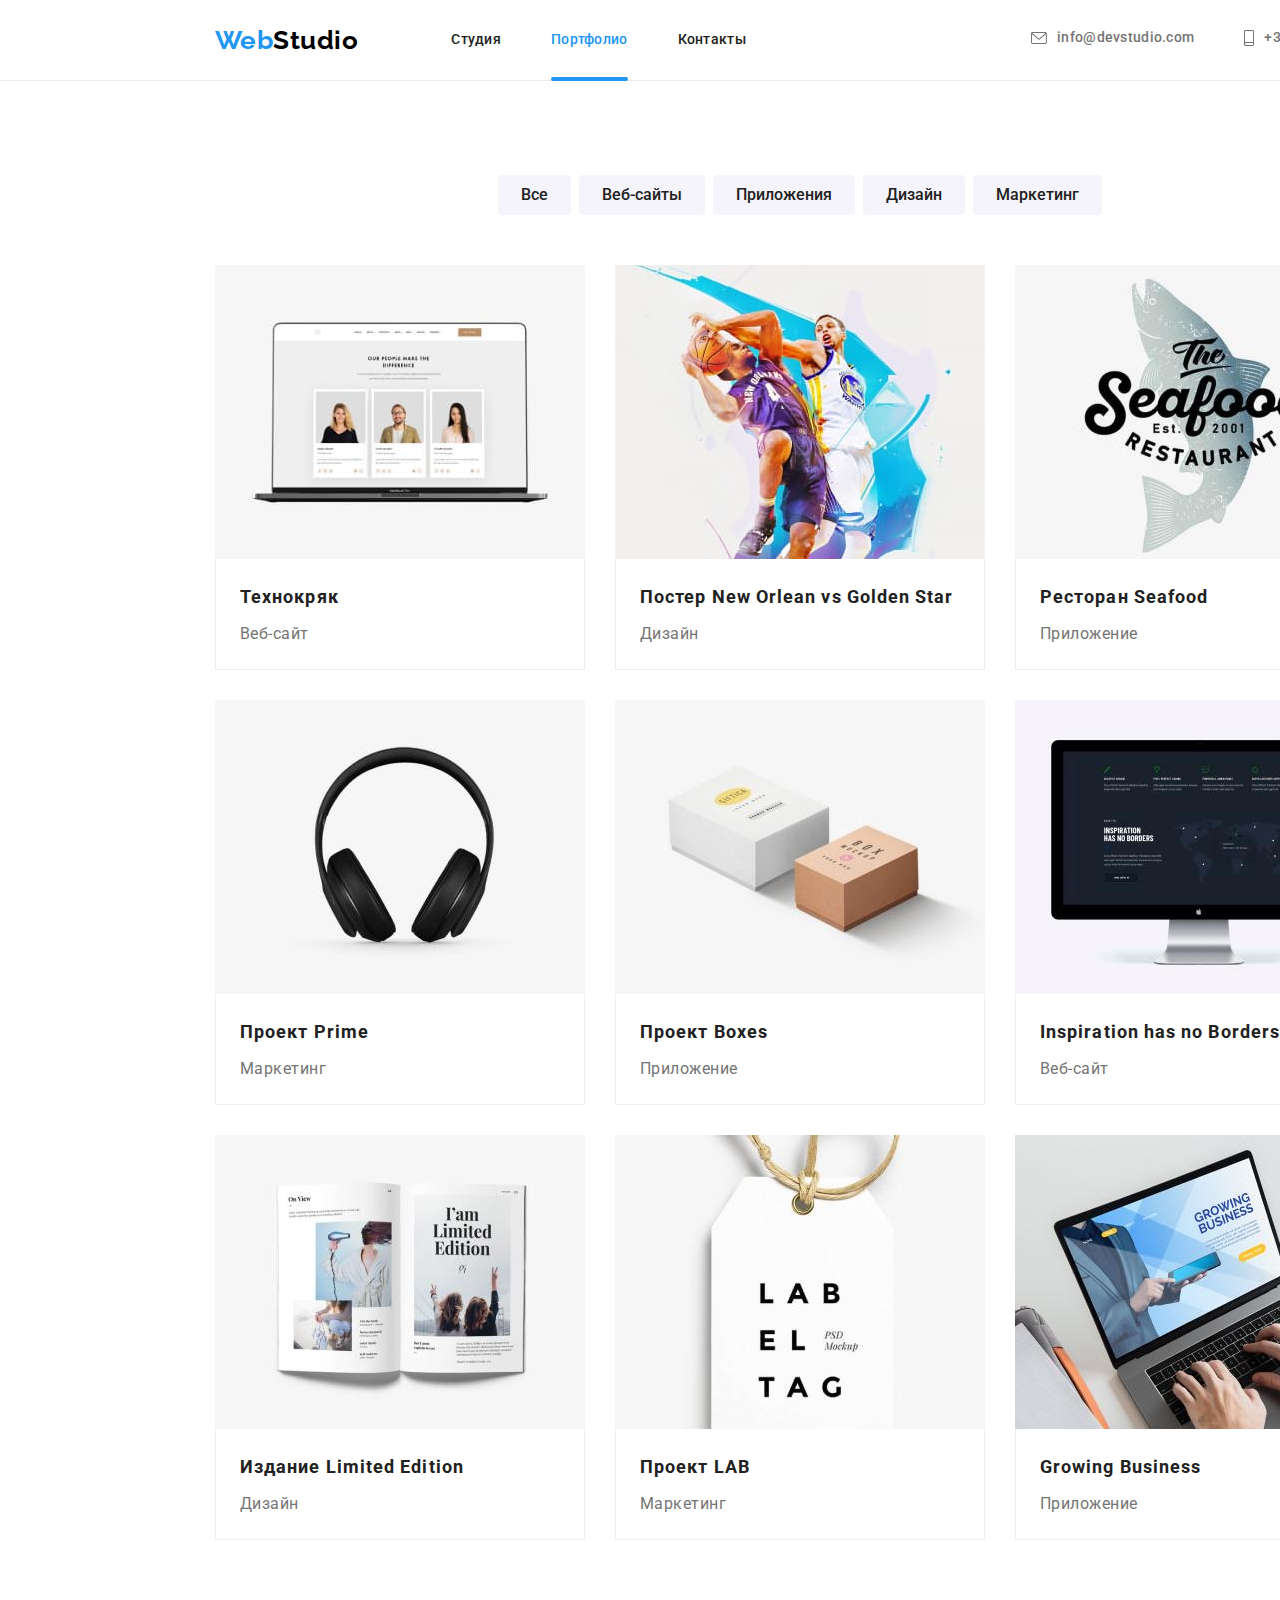
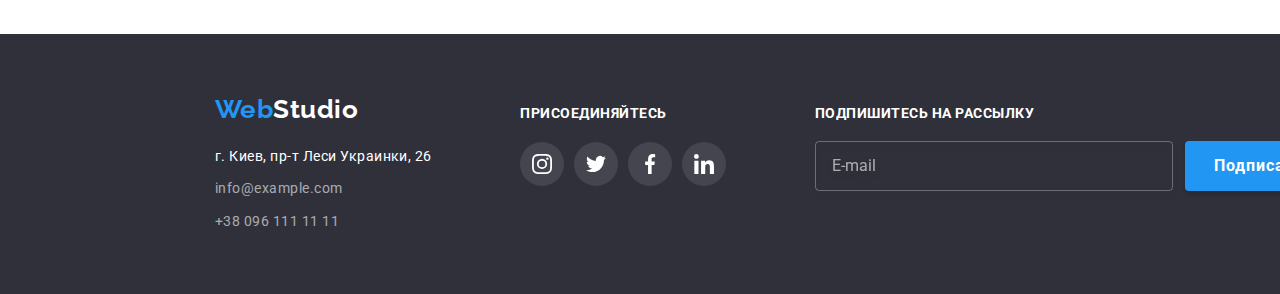
==== commit 350e7e01: "копирует форму футера в портфолио" ====
--- a/portfolio.html
+++ b/portfolio.html
@@ -352,6 +352,25 @@
             </li>
           </ul>
         </div>
+
+        <form class="form-footer js-speaker-form-subs">
+          <p class="form-text">Подпишитесь на рассылку</p>
+          <div class="subscription">
+            <label for="email"></label>
+            <input
+              type="email"
+              name="e-mail"
+              id="email"
+              placeholder="E-mail"
+              class="input-footer"
+            />
+            <button type="submit" class="footer-button">
+              Подписаться<svg width="24" height="24">
+                <use></use>
+              </svg>
+            </button>
+          </div>
+        </form>
       </div>
     </footer>
     <script src="./js/form.js"></script>
--- a/css/styles.css
+++ b/css/styles.css
@@ -324,9 +324,22 @@
   font-weight: 400;
   font-size: 16px;
   line-height: calc(20 / 16);
-  display: flex;
-  align-items: center;
-  color: var(--white-color);
+  color: var(--white-color);
+
+  outline: none;
+  transition: border-color 250ms var(--time-animation);
+}
+
+.input-footer:focus {
+  border-color: var(--accent);
+}
+
+.input-footer::placeholder {
+  font-weight: 400;
+  font-size: 16px;
+  line-height: calc(20 / 16);
+
+  color: rgba(255, 255, 255, 0.6);
 }
 
 .footer-button {
@@ -345,11 +358,18 @@
   width: 200px;
   height: 50px;
 
-  background: var(--accent);
+  background-color: var(--accent);
   box-shadow: 0px 4px 4px rgba(0, 0, 0, 0.15);
   border-radius: 4px;
   color: var(--white-color);
   border: none;
+
+  transition: background-color 250ms var(--time-animation);
+}
+
+.footer-button:focus,
+.footer-button:hover {
+  background-color: #188ce8;
 }
 
 /* hero */
@@ -853,27 +873,9 @@
 
 .form-checkbox {
   margin-bottom: 30px;
-}
-
-.modal-form-button {
-  display: block;
-  margin-left: auto;
-  margin-right: auto;
-
-  width: 200px;
-  height: 50px;
-
-  background: var(--accent);
-  box-shadow: 0px 4px 4px rgba(0, 0, 0, 0.15);
-  border-radius: 4px;
-  border: none;
-
-  font-weight: 700;
-  font-size: 16px;
-  line-height: calc(30 / 16);
-  letter-spacing: 0.06em;
-
-  color: var(--white-color);
+  display: flex;
+  justify-content: center;
+  align-items: center;
 }
 
 .form-input {
@@ -881,8 +883,19 @@
 
   height: 40px;
 
+  font-weight: 700;
+  font-size: 14px;
+  line-height: calc(24 / 14);
+  color: var(--secondary-color-text);
+
   border: 1px solid rgba(33, 33, 33, 0.2);
   border-radius: 4px;
+  outline: none;
+  transition: border-color 250ms var(--time-animation);
+}
+
+.form-input:focus {
+  border-color: var(--accent);
 }
 
 .form-textarea {
@@ -892,8 +905,19 @@
 
   resize: none;
 
+  font-weight: 400;
+  font-size: 14px;
+  line-height: calc(24 / 14);
+  color: var(--secondary-color-text);
+
   border: 1px solid rgba(33, 33, 33, 0.2);
   border-radius: 4px;
+  outline: none;
+  transition: border-color 250ms var(--time-animation);
+}
+
+.form-textarea:focus {
+  border-color: var(--accent);
 }
 
 .form-textarea::placeholder {
@@ -922,6 +946,8 @@
   line-height: calc(24 / 14);
 
   color: var(--primary-color-text);
+
+  margin-left: 7px;
 }
 
 .policy {
@@ -932,6 +958,34 @@
   text-decoration-line: underline;
 
   color: var(--accent);
+}
+
+.modal-form-button {
+  display: block;
+  margin-left: auto;
+  margin-right: auto;
+
+  width: 200px;
+  height: 50px;
+
+  background-color: var(--accent);
+  box-shadow: 0px 4px 4px rgba(0, 0, 0, 0.15);
+  border-radius: 4px;
+  border: none;
+
+  font-weight: 700;
+  font-size: 16px;
+  line-height: calc(30 / 16);
+  letter-spacing: 0.06em;
+
+  color: var(--white-color);
+
+  transition: background-color 250ms var(--time-animation);
+}
+
+.modal-form-button:hover,
+.modal-form-button:focus {
+  background-color: #188ce8;
 }
 
 /* animation */
